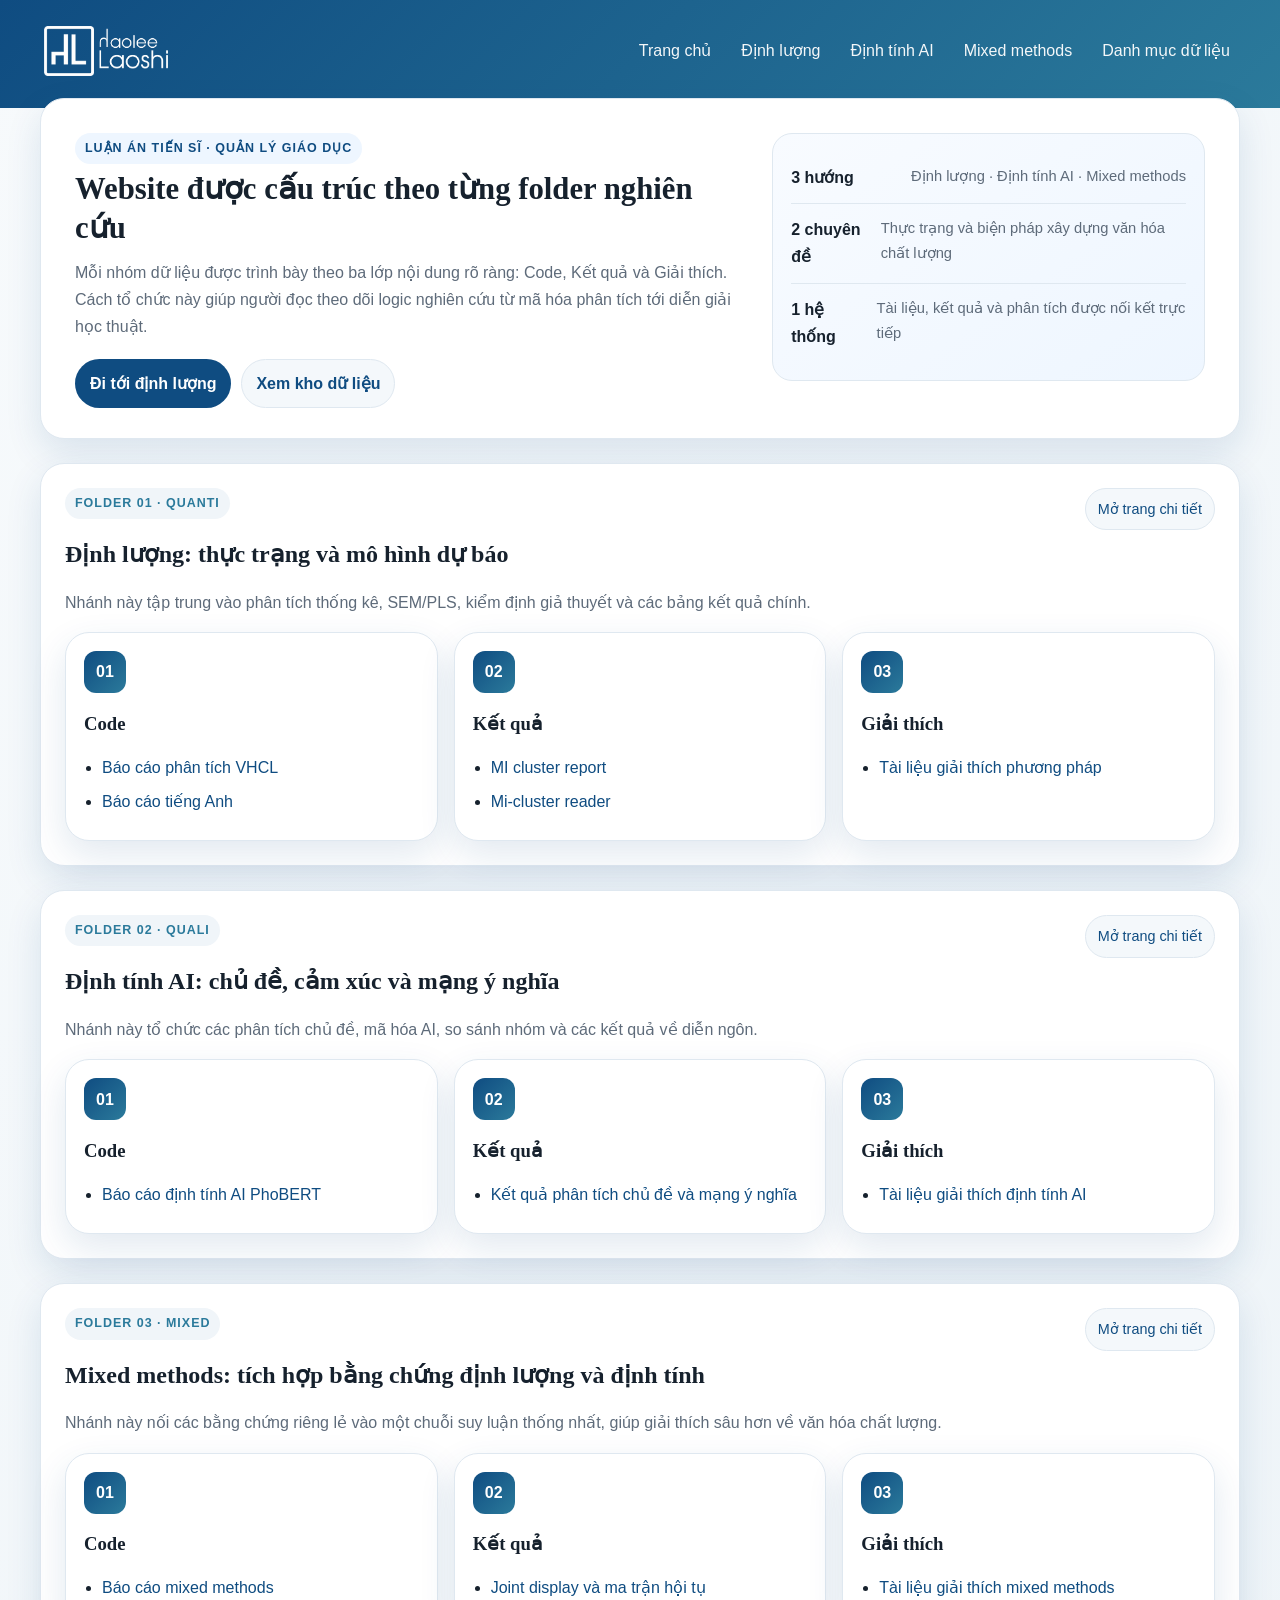
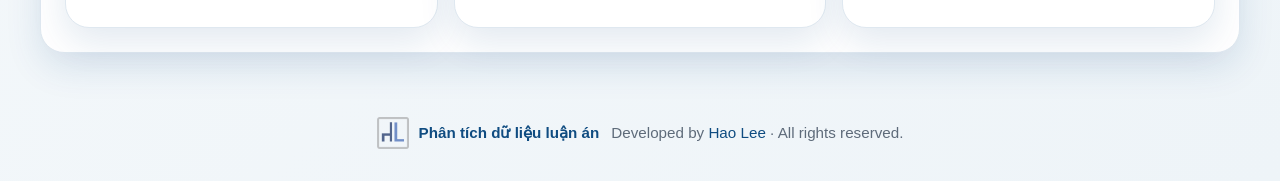
==== index.html @ d84a780c "first commit" ====
<!DOCTYPE html>
<html lang="vi">
<head>
  <meta charset="utf-8" />
  <meta name="viewport" content="width=device-width, initial-scale=1" />
  <title>Website luận án tiến sĩ - Quản lý giáo dục tại Việt Nam</title>
  <meta name="description" content="Website tổng hợp ba hướng phân tích cho luận án tiến sĩ: định lượng, định tính AI và mixed methods." />
  <link rel="stylesheet" href="styles.css" />
</head>
<body>
  <header>
    <nav>
      <div class="brand">
        <img class="brand-logo" src="img/logo00.png" alt="Logo nghiên cứu" />     
      </div>
      <div class="nav-links">
        <a href="index.html">Trang chủ</a>
        <a href="quanti.html">Định lượng</a>
        <a href="quali.html">Định tính AI</a>
        <a href="mixed.html">Mixed methods</a>
        <a href="inventory.html">Danh mục dữ liệu</a>
      </div>
    </nav>
  </header>

  <main>
    <section class="hero">
      <div>
        <span class="eyebrow">Luận án tiến sĩ · Quản lý giáo dục</span>
        <h1>Website được cấu trúc theo từng folder nghiên cứu</h1>
        <p>Mỗi nhóm dữ liệu được trình bày theo ba lớp nội dung rõ ràng: Code, Kết quả và Giải thích. Cách tổ chức này giúp người đọc theo dõi logic nghiên cứu từ mã hóa phân tích tới diễn giải học thuật.</p>
        <div class="hero-actions">
          <a class="btn btn-primary" href="#quanti">Đi tới định lượng</a>
          <a class="btn btn-secondary" href="inventory.html">Xem kho dữ liệu</a>
        </div>
      </div>
      <div class="hero-panel">
        <div class="stat"><strong>3 hướng</strong><span>Định lượng · Định tính AI · Mixed methods</span></div>
        <div class="stat"><strong>2 chuyên đề</strong><span>Thực trạng và biện pháp xây dựng văn hóa chất lượng</span></div>
        <div class="stat"><strong>1 hệ thống</strong><span>Tài liệu, kết quả và phân tích được nối kết trực tiếp</span></div>
      </div>
    </section>

    <section class="module-panel" id="quanti">
      <div class="module-head">
        <div>
          <span class="eyebrow dark">Folder 01 · Quanti</span>
          <h2>Định lượng: thực trạng và mô hình dự báo</h2>
          <p>Nhánh này tập trung vào phân tích thống kê, SEM/PLS, kiểm định giả thuyết và các bảng kết quả chính.</p>
        </div>
        <a class="chip" href="quanti.html">Mở trang chi tiết</a>
      </div>
      <div class="module-grid">
        <article class="info-card">
          <div class="icon">01</div>
          <h3>Code</h3>
          <ul>
            <li><a href="viewer.html?type=html&file=Quanti/Phan_Tich_VHCL.html">Báo cáo phân tích VHCL</a></li>
            <li><a href="viewer.html?type=html&file=Quanti/Quality_Culture_Analysis_EN.html">Báo cáo tiếng Anh</a></li>
          </ul>
        </article>
        <article class="info-card">
          <div class="icon">02</div>
          <h3>Kết quả</h3>
          <ul>
            <li><a href="viewer.html?type=html&file=Quanti/mi_cluster_report.html">MI cluster report</a></li>
            <li><a href="viewer.html?type=html&file=Quanti/mi_cluster_report_reader.html">Mi-cluster reader</a></li>
          </ul>
        </article>
        <article class="info-card">
          <div class="icon">03</div>
          <h3>Giải thích</h3>
          <ul>
            <li><a href="viewer.html?type=md&file=Quanti/Tai_Lieu_Giai_Thich/01_Giai_Thich_Phuong_Phap_Va_Phan_Tich.md">Tài liệu giải thích phương pháp</a></li>
          </ul>
        </article>
      </div>
    </section>

    <section class="module-panel" id="quali">
      <div class="module-head">
        <div>
          <span class="eyebrow dark">Folder 02 · Quali</span>
          <h2>Định tính AI: chủ đề, cảm xúc và mạng ý nghĩa</h2>
          <p>Nhánh này tổ chức các phân tích chủ đề, mã hóa AI, so sánh nhóm và các kết quả về diễn ngôn.</p>
        </div>
        <a class="chip" href="quali.html">Mở trang chi tiết</a>
      </div>
      <div class="module-grid">
        <article class="info-card">
          <div class="icon">01</div>
          <h3>Code</h3>
          <ul>
            <li><a href="viewer.html?type=html&file=Quali/Phan_Tich_Dinh_Tinh_AI_PhoBERT.html">Báo cáo định tính AI PhoBERT</a></li>
          </ul>
        </article>
        <article class="info-card">
          <div class="icon">02</div>
          <h3>Kết quả</h3>
          <ul>
            <li><a href="viewer.html?type=html&file=Quali/Phan_Tich_Dinh_Tinh_AI_PhoBERT.html">Kết quả phân tích chủ đề và mạng ý nghĩa</a></li>
          </ul>
        </article>
        <article class="info-card">
          <div class="icon">03</div>
          <h3>Giải thích</h3>
          <ul>
            <li><a href="viewer.html?type=md&file=Quali/Tai_Lieu_Giai_Thich/01_Giai_Thich_Phan_Tich_Dinh_Tinh_AI.md">Tài liệu giải thích định tính AI</a></li>
          </ul>
        </article>
      </div>
    </section>

    <section class="module-panel" id="mixed">
      <div class="module-head">
        <div>
          <span class="eyebrow dark">Folder 03 · Mixed</span>
          <h2>Mixed methods: tích hợp bằng chứng định lượng và định tính</h2>
          <p>Nhánh này nối các bằng chứng riêng lẻ vào một chuỗi suy luận thống nhất, giúp giải thích sâu hơn về văn hóa chất lượng.</p>
        </div>
        <a class="chip" href="mixed.html">Mở trang chi tiết</a>
      </div>
      <div class="module-grid">
        <article class="info-card">
          <div class="icon">01</div>
          <h3>Code</h3>
          <ul>
            <li><a href="viewer.html?type=html&file=Mixed/Phan_Tich_Hon_Hop_Mixed_Methods.html">Báo cáo mixed methods</a></li>
          </ul>
        </article>
        <article class="info-card">
          <div class="icon">02</div>
          <h3>Kết quả</h3>
          <ul>
            <li><a href="viewer.html?type=html&file=Mixed/Phan_Tich_Hon_Hop_Mixed_Methods.html">Joint display và ma trận hội tụ</a></li>
          </ul>
        </article>
        <article class="info-card">
          <div class="icon">03</div>
          <h3>Giải thích</h3>
          <ul>
            <li><a href="viewer.html?type=md&file=Mixed/Tai_Lieu_Giai_Thich/01_Giai_Thich_Phan_Tich_Hon_Hop.md">Tài liệu giải thích mixed methods</a></li>
          </ul>
        </article>
      </div>
    </section>
  </main>

  <footer>
    <div class="site-footer-brand">
      <img src="img/logo.png" alt="Logo" />
      <span>Phân tích dữ liệu luận án</span>
    </div>
    <div>Developed by <a href="https://haolaoshi.site/#" target="_blank" rel="noopener">Hao Lee</a> · All rights reserved.</div>
  </footer>
</body>
</html>
---- styles.css ----
:root {
  --bg: #f4f7fb;
  --surface: #ffffff;
  --surface-2: #eef4f8;
  --text: #16212d;
  --muted: #5e6b7a;
  --accent: #0f4c81;
  --accent-2: #2b7a9b;
  --accent-3: #7c93a8;
  --border: #dfe8f0;
  --shadow: 0 14px 36px rgba(15, 76, 129, 0.12);
}

* { box-sizing: border-box; }
html { scroll-behavior: smooth; }
body {
  margin: 0;
  min-height: 100vh;
  display: flex;
  flex-direction: column;
  font-family: "Segoe UI", "Noto Sans", "Arial Unicode MS", "Arial", sans-serif;
  color: var(--text);
  background: linear-gradient(135deg, #f7fafc 0%, #eef4f8 100%);
  line-height: 1.7;
}
a { color: var(--accent); text-decoration: none; }
a:hover { text-decoration: underline; }
header {
  background: linear-gradient(135deg, var(--accent) 0%, var(--accent-2) 100%);
  color: white;
  padding: 22px 24px 28px;
}
nav {
  max-width: 1200px;
  margin: 0 auto;
  display: flex;
  justify-content: space-between;
  align-items: center;
  gap: 16px;
  flex-wrap: wrap;
}
nav .brand {
  display: flex;
  align-items: center;
  gap: 10px;
  font-weight: 700;
  font-size: 1rem;
  letter-spacing: 0.14em;
  text-transform: uppercase;
}
.brand-logo { 
  height: 58px;
  object-fit: contain;  
  padding: 4px;
}
nav .nav-links { display: flex; gap: 10px; flex-wrap: wrap; }
nav .nav-links a {
  color: white;
  padding: 8px 10px;
  border-radius: 999px;
  opacity: 0.95;
}
nav .nav-links a:hover {
  background: rgba(255,255,255,0.16);
  text-decoration: none;
}
main {
  width: min(1200px, calc(100% - 32px));
  margin: -10px auto 0;
  padding: 0 0 56px;
  flex: 1;
}
.hero, .module-panel, .info-card, .panel {
  background: var(--surface);
  border: 1px solid var(--border);
  border-radius: 24px;
  box-shadow: var(--shadow);
}
.hero {
  padding: 34px 34px 30px;
  display: grid;
  grid-template-columns: 1.4fr 0.9fr;
  gap: 24px;
  align-items: start;
}
.hero h1, .module-panel h2, .info-card h3, .panel h2 {
  font-family: Georgia, "Times New Roman", serif;
  line-height: 1.25;
}
.hero h1 {
  font-size: clamp(1.7rem, 2.4vw, 2.4rem);
  margin: 6px 0 12px;
}
.hero p { color: var(--muted); margin: 0; }
.eyebrow {
  display: inline-block;
  padding: 5px 10px;
  border-radius: 999px;
  background: #eef6ff;
  color: var(--accent);
  font-size: 0.78rem;
  font-weight: 700;
  letter-spacing: 0.08em;
  text-transform: uppercase;
}
.eyebrow.dark { background: #f0f5f9; color: var(--accent-2); }
.hero-actions { display: flex; gap: 10px; flex-wrap: wrap; margin-top: 18px; }
.btn {
  display: inline-flex;
  align-items: center;
  justify-content: center;
  padding: 10px 14px;
  border-radius: 999px;
  font-weight: 600;
  border: 1px solid transparent;
}
.btn-primary { background: var(--accent); color: white; }
.btn-secondary { background: #f4f8fb; color: var(--accent); border-color: var(--border); }
.hero-panel {
  background: linear-gradient(145deg, #f8fbff 0%, #eef6ff 100%);
  border: 1px solid var(--border);
  border-radius: 20px;
  padding: 18px;
}
.hero-panel .stat {
  display: flex;
  justify-content: space-between;
  gap: 10px;
  padding: 12px 0;
  border-bottom: 1px solid var(--border);
}
.hero-panel .stat:last-child { border-bottom: none; }
.hero-panel strong { font-size: 1rem; }
.hero-panel span { color: var(--muted); font-size: 0.92rem; }
.module-panel { padding: 24px; margin-top: 24px; }
.module-head {
  display: flex;
  justify-content: space-between;
  align-items: start;
  gap: 12px;
  margin-bottom: 16px;
}
.module-head p { margin: 6px 0 0; color: var(--muted); }
.chip {
  display: inline-flex;
  align-items: center;
  padding: 8px 12px;
  background: #f4f8fb;
  border: 1px solid var(--border);
  border-radius: 999px;
  color: var(--accent);
  font-size: 0.9rem;
  white-space: nowrap;
}
.module-grid {
  display: grid;
  grid-template-columns: repeat(3, minmax(0, 1fr));
  gap: 16px;
}
.info-card { padding: 18px; }
.info-card .icon {
  width: 42px;
  height: 42px;
  border-radius: 12px;
  display: grid;
  place-items: center;
  background: linear-gradient(135deg, var(--accent) 0%, var(--accent-2) 100%);
  color: white;
  font-weight: 700;
  margin-bottom: 10px;
}
.info-card ul { padding-left: 18px; margin: 0; }
.info-card li { margin-bottom: 7px; }
.section { margin-top: 24px; }
.panel { padding: 24px; }
.file-list {
  display: grid;
  grid-template-columns: repeat(2, minmax(0, 1fr));
  gap: 12px;
}
.file-list .item {
  background: var(--surface-2);
  border: 1px solid var(--border);
  border-radius: 16px;
  padding: 12px 14px;
  font-size: 0.95rem;
  word-break: break-word;
}
footer {
  max-width: 1200px;
  margin: 0 auto;
  display: flex;
  justify-content: space-between;
  align-items: center;
  flex-wrap: wrap;
  gap: 12px;
  color: var(--muted);
  padding: 8px 16px 32px;
  font-size: 0.95rem;
}
.site-footer-brand {
  display: flex;
  align-items: center;
  gap: 10px;
  font-weight: 600;
  color: var(--accent);
}
.site-footer-brand img {
  width: 32px;
  height: 32px;
  object-fit: contain;
}
@media (max-width: 900px) {
  .hero, .module-grid, .file-list { grid-template-columns: 1fr; }
  .hero { padding: 24px; }
  .module-head { flex-direction: column; }
  header { padding: 18px 16px 24px; }
  main { width: min(100%, calc(100% - 20px)); }
  footer { justify-content: center; text-align: center; }
}
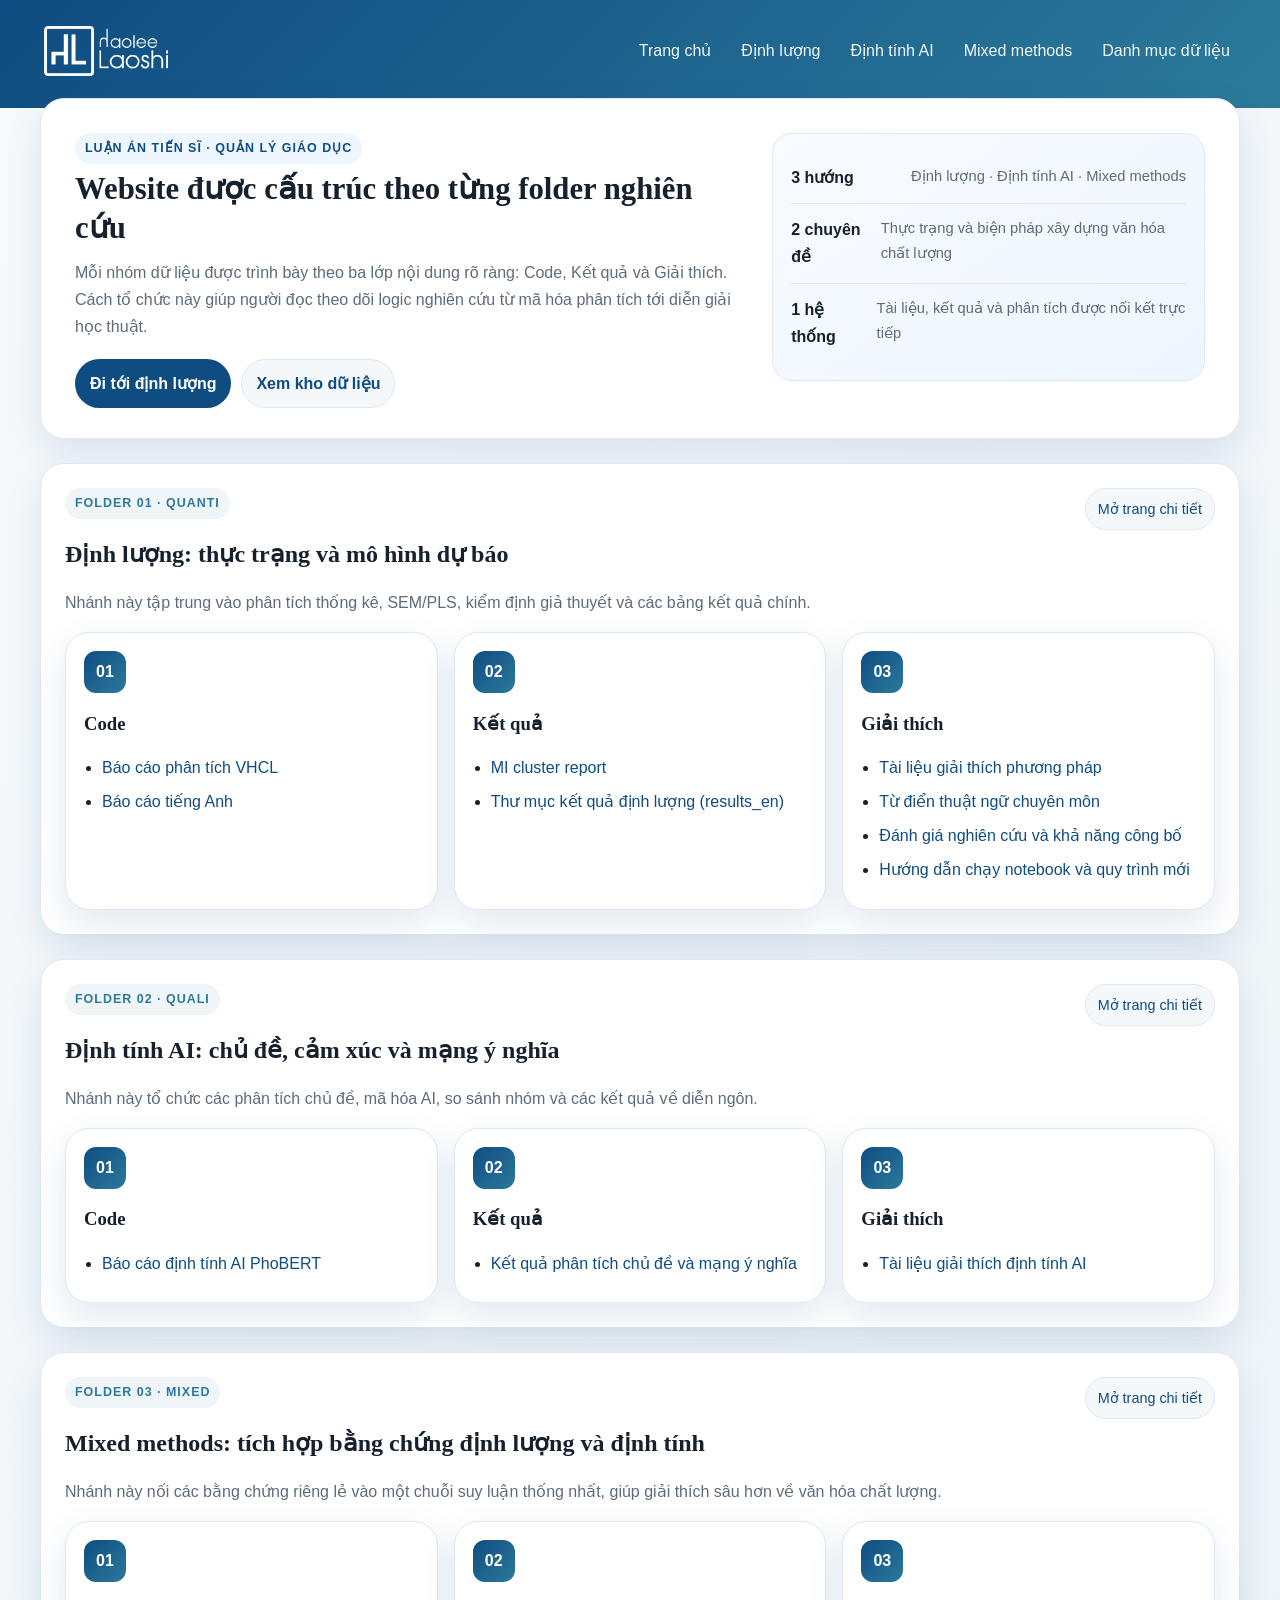
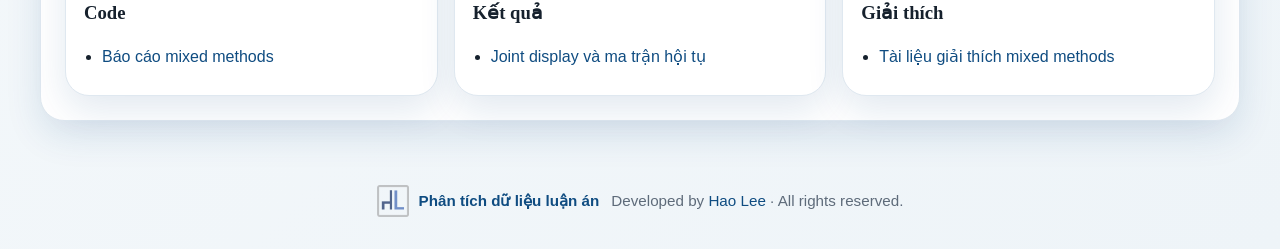
==== commit 39ec68dc: "up" ====
--- a/index.html
+++ b/index.html
@@ -63,8 +63,8 @@
           <div class="icon">02</div>
           <h3>Kết quả</h3>
           <ul>
-            <li><a href="viewer.html?type=html&file=Quanti/mi_cluster_report.html">MI cluster report</a></li>
-            <li><a href="viewer.html?type=html&file=Quanti/mi_cluster_report_reader.html">Mi-cluster reader</a></li>
+            <li><a href="viewer.html?type=html&file=Quanti/mi_cluster.html">MI cluster report</a></li>
+            <li><a href="Quanti/results_en/">Thư mục kết quả định lượng (results_en)</a></li>
           </ul>
         </article>
         <article class="info-card">
@@ -72,6 +72,9 @@
           <h3>Giải thích</h3>
           <ul>
             <li><a href="viewer.html?type=md&file=Quanti/Tai_Lieu_Giai_Thich/01_Giai_Thich_Phuong_Phap_Va_Phan_Tich.md">Tài liệu giải thích phương pháp</a></li>
+            <li><a href="viewer.html?type=md&file=Quanti/Tai_Lieu_Giai_Thich/02_Tu_Dien_Thuat_Ngu_Chuyen_Mon.md">Từ điển thuật ngữ chuyên môn</a></li>
+            <li><a href="viewer.html?type=md&file=Quanti/Tai_Lieu_Giai_Thich/03_Danh_Gia_Nghien_Cuu_Va_Kha_Nang_Cong_Bo_Q1_Q2.md">Đánh giá nghiên cứu và khả năng công bố</a></li>
+            <li><a href="viewer.html?type=md&file=Quanti/Tai_Lieu_Giai_Thich/04_Huong_Dan_Chay_Notebook_Va_Quy_Trinh_Moi.md">Hướng dẫn chạy notebook và quy trình mới</a></li>
           </ul>
         </article>
       </div>
@@ -154,4 +157,4 @@
     <div>Developed by <a href="https://haolaoshi.site/#" target="_blank" rel="noopener">Hao Lee</a> · All rights reserved.</div>
   </footer>
 </body>
-</html>
+</html>
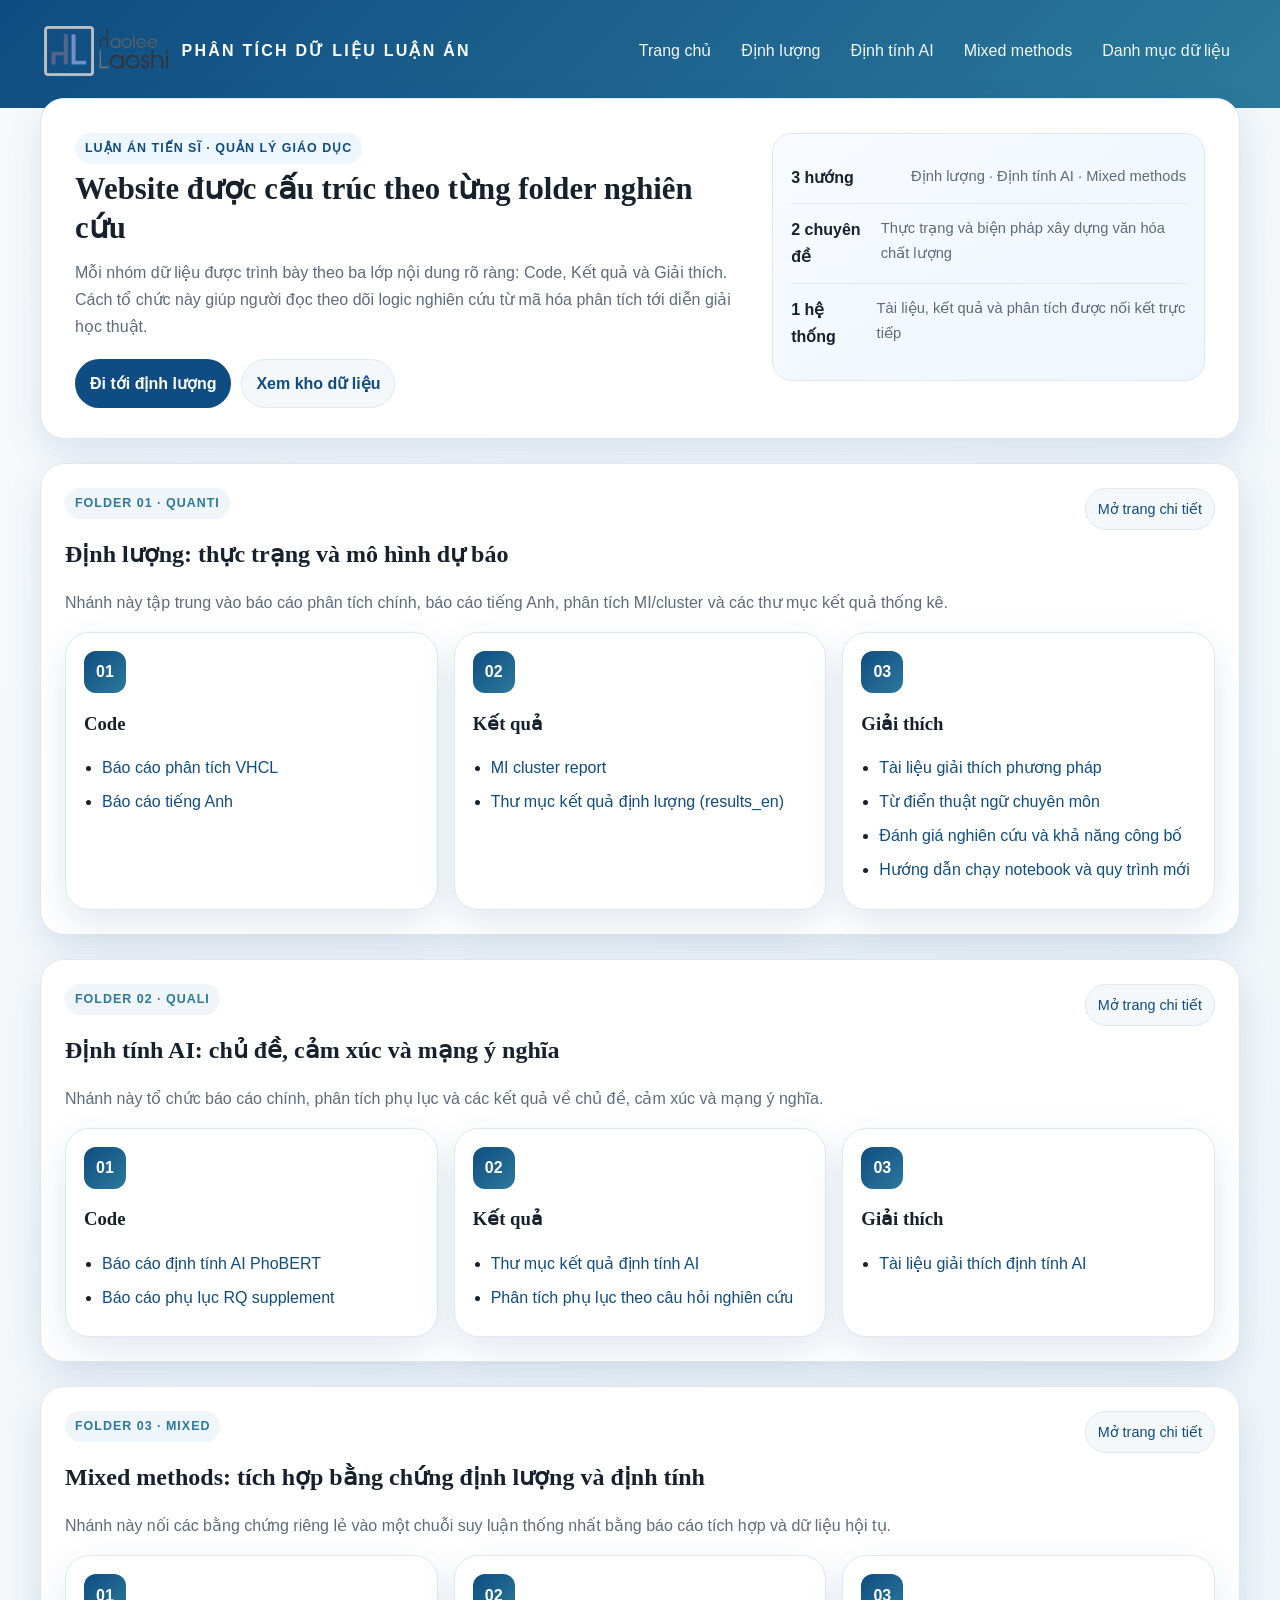
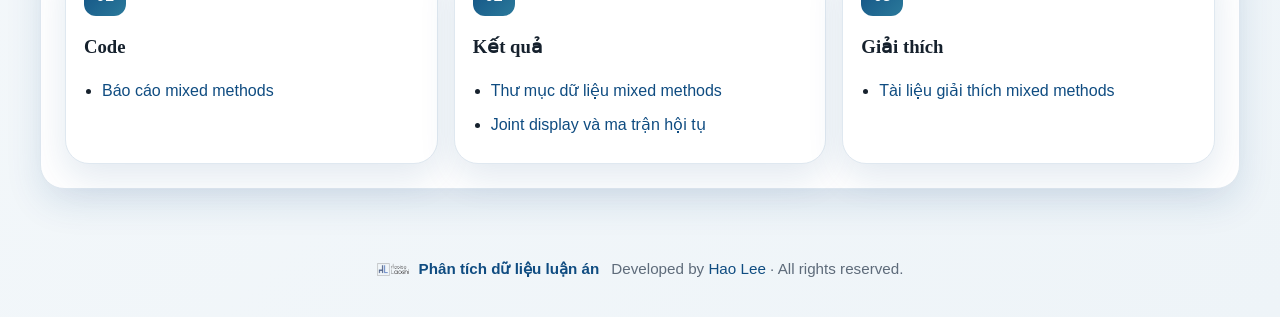
==== commit 6770cc18: "ud" ====
--- a/index.html
+++ b/index.html
@@ -11,7 +11,8 @@
   <header>
     <nav>
       <div class="brand">
-        <img class="brand-logo" src="img/logo00.png" alt="Logo nghiên cứu" />     
+        <img class="brand-logo" src="img/logo01.png" alt="Logo nghiên cứu" />
+        <span>Phân tích dữ liệu luận án</span>
       </div>
       <div class="nav-links">
         <a href="index.html">Trang chủ</a>
@@ -46,7 +47,7 @@
         <div>
           <span class="eyebrow dark">Folder 01 · Quanti</span>
           <h2>Định lượng: thực trạng và mô hình dự báo</h2>
-          <p>Nhánh này tập trung vào phân tích thống kê, SEM/PLS, kiểm định giả thuyết và các bảng kết quả chính.</p>
+          <p>Nhánh này tập trung vào báo cáo phân tích chính, báo cáo tiếng Anh, phân tích MI/cluster và các thư mục kết quả thống kê.</p>
         </div>
         <a class="chip" href="quanti.html">Mở trang chi tiết</a>
       </div>
@@ -63,7 +64,7 @@
           <div class="icon">02</div>
           <h3>Kết quả</h3>
           <ul>
-            <li><a href="viewer.html?type=html&file=Quanti/mi_cluster.html">MI cluster report</a></li>
+            <li><a href="viewer.html?type=html&file=Quanti/mi_cluster_executed.html">MI cluster report</a></li>
             <li><a href="Quanti/results_en/">Thư mục kết quả định lượng (results_en)</a></li>
           </ul>
         </article>
@@ -85,7 +86,7 @@
         <div>
           <span class="eyebrow dark">Folder 02 · Quali</span>
           <h2>Định tính AI: chủ đề, cảm xúc và mạng ý nghĩa</h2>
-          <p>Nhánh này tổ chức các phân tích chủ đề, mã hóa AI, so sánh nhóm và các kết quả về diễn ngôn.</p>
+          <p>Nhánh này tổ chức báo cáo chính, phân tích phụ lục và các kết quả về chủ đề, cảm xúc và mạng ý nghĩa.</p>
         </div>
         <a class="chip" href="quali.html">Mở trang chi tiết</a>
       </div>
@@ -95,13 +96,15 @@
           <h3>Code</h3>
           <ul>
             <li><a href="viewer.html?type=html&file=Quali/Phan_Tich_Dinh_Tinh_AI_PhoBERT.html">Báo cáo định tính AI PhoBERT</a></li>
+            <li><a href="viewer.html?type=html&file=Quali/rq_supplement.html">Báo cáo phụ lục RQ supplement</a></li>
           </ul>
         </article>
         <article class="info-card">
           <div class="icon">02</div>
           <h3>Kết quả</h3>
           <ul>
-            <li><a href="viewer.html?type=html&file=Quali/Phan_Tich_Dinh_Tinh_AI_PhoBERT.html">Kết quả phân tích chủ đề và mạng ý nghĩa</a></li>
+            <li><a href="Quali/ket_qua_ai/">Thư mục kết quả định tính AI</a></li>
+            <li><a href="viewer.html?type=html&file=Quali/rq_supplement.html">Phân tích phụ lục theo câu hỏi nghiên cứu</a></li>
           </ul>
         </article>
         <article class="info-card">
@@ -119,7 +122,7 @@
         <div>
           <span class="eyebrow dark">Folder 03 · Mixed</span>
           <h2>Mixed methods: tích hợp bằng chứng định lượng và định tính</h2>
-          <p>Nhánh này nối các bằng chứng riêng lẻ vào một chuỗi suy luận thống nhất, giúp giải thích sâu hơn về văn hóa chất lượng.</p>
+          <p>Nhánh này nối các bằng chứng riêng lẻ vào một chuỗi suy luận thống nhất bằng báo cáo tích hợp và dữ liệu hội tụ.</p>
         </div>
         <a class="chip" href="mixed.html">Mở trang chi tiết</a>
       </div>
@@ -135,6 +138,7 @@
           <div class="icon">02</div>
           <h3>Kết quả</h3>
           <ul>
+            <li><a href="Mixed/ket_qua_mixed/">Thư mục dữ liệu mixed methods</a></li>
             <li><a href="viewer.html?type=html&file=Mixed/Phan_Tich_Hon_Hop_Mixed_Methods.html">Joint display và ma trận hội tụ</a></li>
           </ul>
         </article>
@@ -151,7 +155,7 @@
 
   <footer>
     <div class="site-footer-brand">
-      <img src="img/logo.png" alt="Logo" />
+      <img src="img/logo01.png" alt="Logo" />
       <span>Phân tích dữ liệu luận án</span>
     </div>
     <div>Developed by <a href="https://haolaoshi.site/#" target="_blank" rel="noopener">Hao Lee</a> · All rights reserved.</div>
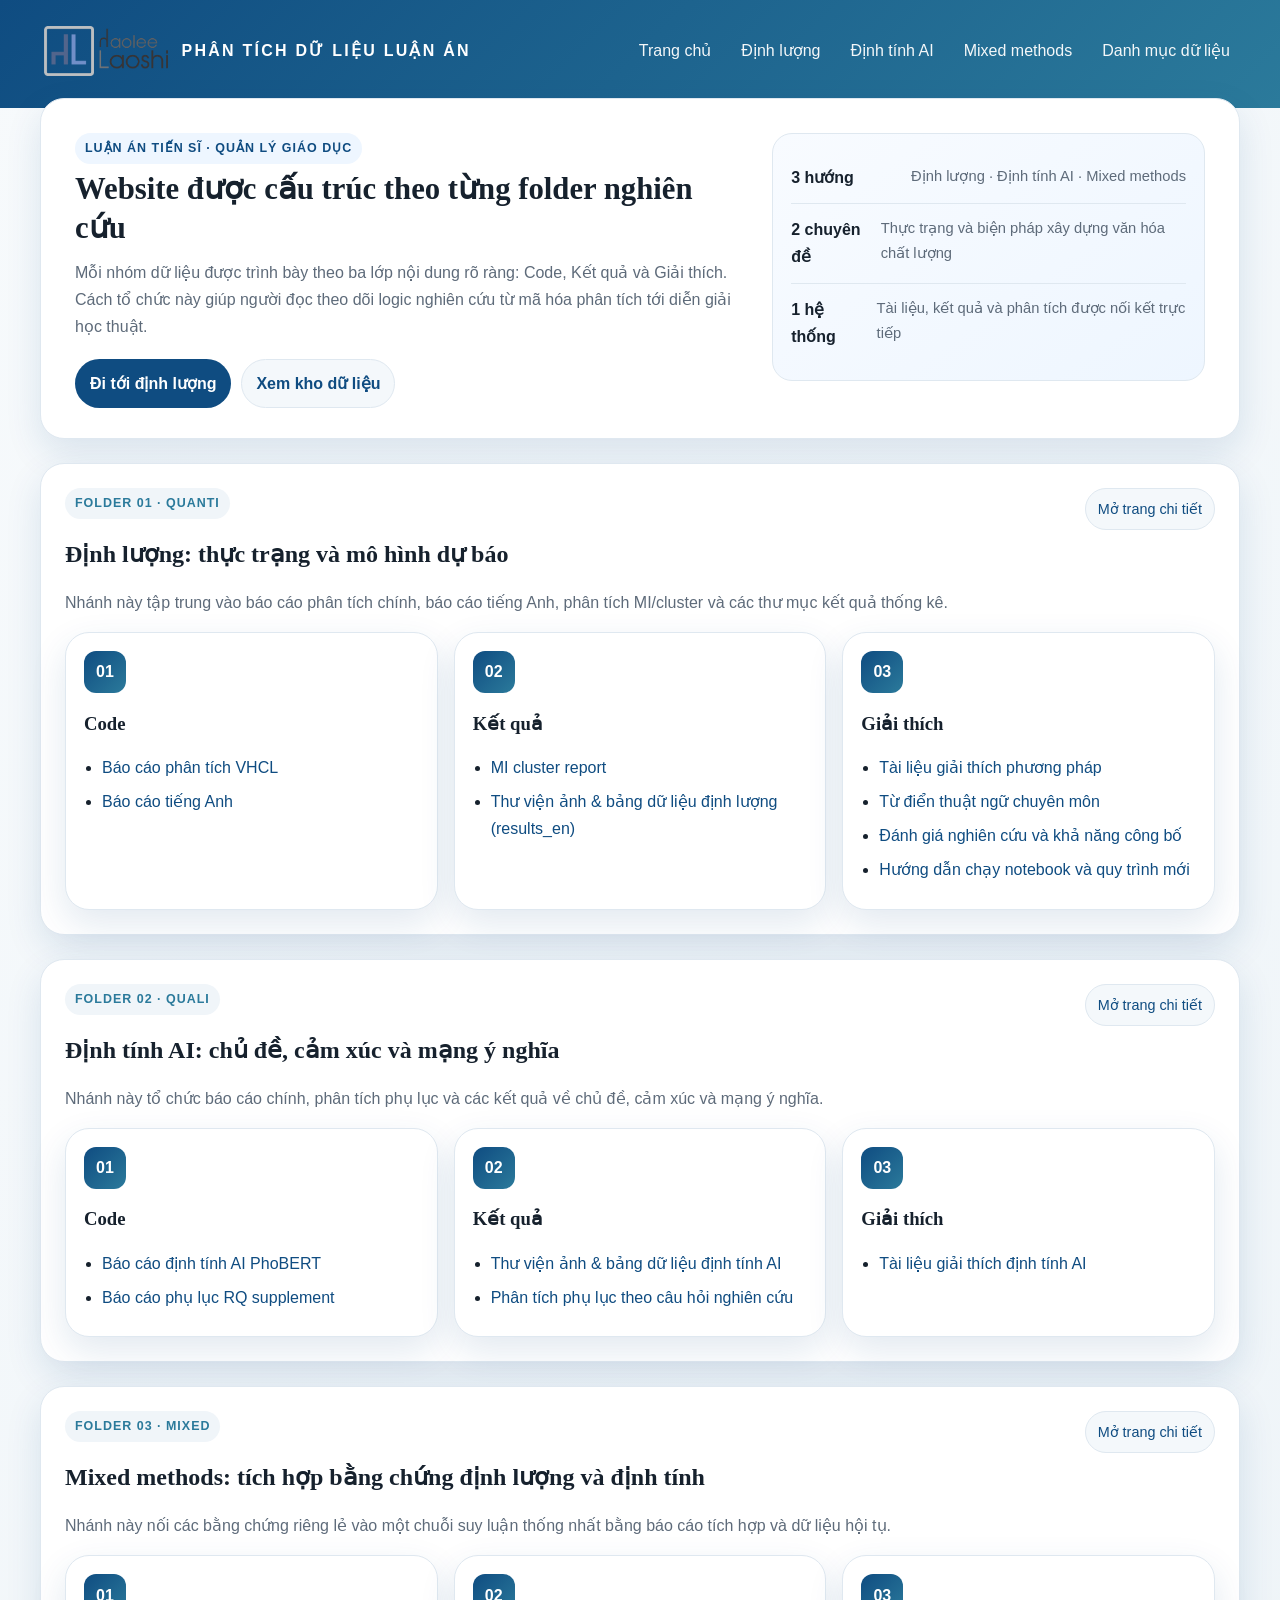
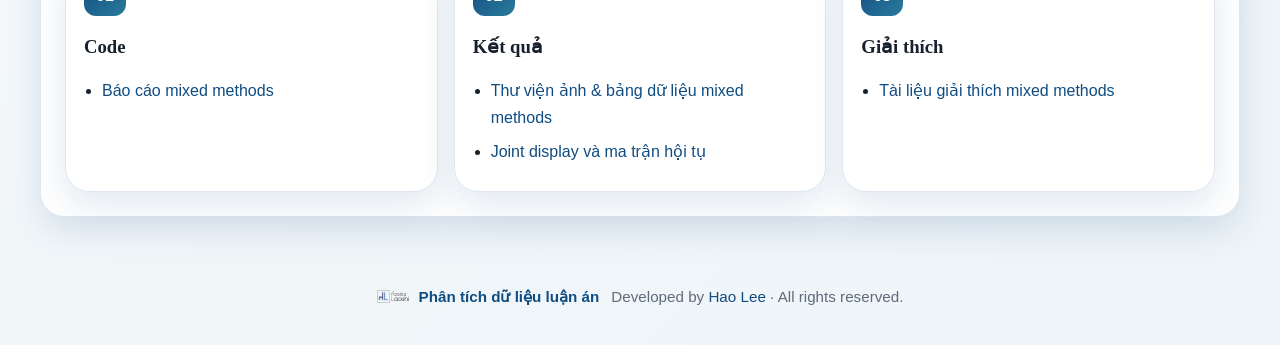
==== commit 60ca48e8: "af" ====
--- a/index.html
+++ b/index.html
@@ -65,7 +65,7 @@
           <h3>Kết quả</h3>
           <ul>
             <li><a href="viewer.html?type=html&file=Quanti/mi_cluster_executed.html">MI cluster report</a></li>
-            <li><a href="Quanti/results_en/">Thư mục kết quả định lượng (results_en)</a></li>
+            <li><a href="quanti.html#quanti-explorer">Thư viện ảnh & bảng dữ liệu định lượng (results_en)</a></li>
           </ul>
         </article>
         <article class="info-card">
@@ -103,7 +103,7 @@
           <div class="icon">02</div>
           <h3>Kết quả</h3>
           <ul>
-            <li><a href="Quali/ket_qua_ai/">Thư mục kết quả định tính AI</a></li>
+            <li><a href="quali.html#quali-explorer">Thư viện ảnh & bảng dữ liệu định tính AI</a></li>
             <li><a href="viewer.html?type=html&file=Quali/rq_supplement.html">Phân tích phụ lục theo câu hỏi nghiên cứu</a></li>
           </ul>
         </article>
@@ -138,7 +138,7 @@
           <div class="icon">02</div>
           <h3>Kết quả</h3>
           <ul>
-            <li><a href="Mixed/ket_qua_mixed/">Thư mục dữ liệu mixed methods</a></li>
+            <li><a href="mixed.html#mixed-explorer">Thư viện ảnh & bảng dữ liệu mixed methods</a></li>
             <li><a href="viewer.html?type=html&file=Mixed/Phan_Tich_Hon_Hop_Mixed_Methods.html">Joint display và ma trận hội tụ</a></li>
           </ul>
         </article>
--- a/styles.css
+++ b/styles.css
@@ -186,6 +186,47 @@
   font-size: 0.95rem;
   word-break: break-word;
 }
+.asset-grid {
+  display: grid;
+  grid-template-columns: repeat(2, minmax(0, 1fr));
+  gap: 16px;
+  margin-top: 16px;
+}
+.asset-card {
+  background: var(--surface-2);
+  border: 1px solid var(--border);
+  border-radius: 18px;
+  padding: 14px;
+}
+.asset-card img {
+  width: 100%;
+  max-height: 240px;
+  object-fit: contain;
+  border-radius: 12px;
+  background: white;
+  border: 1px solid var(--border);
+  margin-bottom: 10px;
+}
+.asset-list {
+  display: flex;
+  flex-direction: column;
+  gap: 8px;
+}
+.asset-link {
+  display: inline-flex;
+  justify-content: space-between;
+  align-items: center;
+  padding: 8px 10px;
+  border: 1px solid var(--border);
+  border-radius: 10px;
+  background: white;
+  color: var(--accent);
+  text-decoration: none;
+}
+.asset-link:hover {
+  text-decoration: none;
+  background: #f4f8fb;
+}
 footer {
   max-width: 1200px;
   margin: 0 auto;
@@ -211,10 +252,140 @@
   object-fit: contain;
 }
 @media (max-width: 900px) {
-  .hero, .module-grid, .file-list { grid-template-columns: 1fr; }
+  .hero, .module-grid, .file-list, .asset-grid { grid-template-columns: 1fr; }
   .hero { padding: 24px; }
   .module-head { flex-direction: column; }
   header { padding: 18px 16px 24px; }
   main { width: min(100%, calc(100% - 20px)); }
   footer { justify-content: center; text-align: center; }
 }
+
+/* Asset explorer (image gallery + CSV/JSON cards) */
+.explorer-search { margin: 4px 0 22px; }
+.explorer-search input {
+  width: 100%;
+  padding: 12px 18px;
+  border-radius: 999px;
+  border: 1px solid var(--border);
+  background: var(--surface-2);
+  font-size: 0.95rem;
+  color: var(--text);
+}
+.explorer-search input:focus { outline: 2px solid var(--accent-2); outline-offset: 1px; }
+.explorer-group { margin-top: 30px; }
+.explorer-group:first-of-type { margin-top: 0; }
+.explorer-group-head {
+  display: flex;
+  justify-content: space-between;
+  align-items: center;
+  gap: 10px;
+  margin-bottom: 12px;
+  flex-wrap: wrap;
+}
+.explorer-group-head h3 {
+  margin: 0;
+  font-family: Georgia, "Times New Roman", serif;
+  color: var(--accent);
+}
+.explorer-group-empty { color: var(--muted); font-size: 0.9rem; padding: 10px 0 20px; }
+.gallery-grid {
+  display: grid;
+  grid-template-columns: repeat(auto-fill, minmax(180px, 1fr));
+  gap: 14px;
+  margin-bottom: 16px;
+}
+.gallery-card {
+  margin: 0;
+  padding: 8px;
+  background: var(--surface-2);
+  border: 1px solid var(--border);
+  border-radius: 14px;
+  cursor: zoom-in;
+  transition: transform 0.15s ease, box-shadow 0.15s ease;
+}
+.gallery-card:hover { transform: translateY(-3px); box-shadow: var(--shadow); }
+.gallery-card img {
+  width: 100%;
+  height: 120px;
+  object-fit: cover;
+  border-radius: 10px;
+  background: white;
+  border: 1px solid var(--border);
+  display: block;
+}
+.gallery-card figcaption {
+  font-size: 0.8rem;
+  color: var(--muted);
+  margin-top: 7px;
+  text-align: center;
+  white-space: nowrap;
+  overflow: hidden;
+  text-overflow: ellipsis;
+}
+.data-grid {
+  display: grid;
+  grid-template-columns: repeat(auto-fill, minmax(230px, 1fr));
+  gap: 10px;
+}
+.data-card {
+  display: flex;
+  align-items: center;
+  gap: 10px;
+  padding: 10px 12px;
+  background: white;
+  border: 1px solid var(--border);
+  border-radius: 12px;
+  color: var(--text);
+  text-decoration: none;
+}
+.data-card:hover { border-color: var(--accent-2); text-decoration: none; background: #f4f8fb; }
+.data-icon { font-size: 1.3rem; line-height: 1; }
+.data-meta { display: flex; flex-direction: column; gap: 2px; overflow: hidden; min-width: 0; }
+.data-meta strong { font-size: 0.88rem; white-space: nowrap; overflow: hidden; text-overflow: ellipsis; }
+.data-meta small { color: var(--muted); font-size: 0.74rem; white-space: nowrap; overflow: hidden; text-overflow: ellipsis; }
+.data-badge {
+  margin-left: auto;
+  font-size: 0.66rem;
+  font-weight: 700;
+  padding: 2px 8px;
+  border-radius: 999px;
+  background: #eef6ff;
+  color: var(--accent);
+  white-space: nowrap;
+}
+
+/* Lightbox for gallery images */
+.lightbox {
+  position: fixed;
+  inset: 0;
+  background: rgba(10, 20, 30, 0.88);
+  display: none;
+  align-items: center;
+  justify-content: center;
+  z-index: 1000;
+  padding: 40px;
+}
+.lightbox.open { display: flex; }
+.lightbox figure { margin: 0; max-width: min(90vw, 1100px); text-align: center; }
+.lightbox img { max-width: 100%; max-height: 78vh; border-radius: 10px; background: white; }
+.lightbox figcaption { color: #eef6ff; margin-top: 12px; font-size: 0.9rem; }
+.lightbox-close, .lightbox-prev, .lightbox-next {
+  position: absolute;
+  background: rgba(255,255,255,0.12);
+  color: white;
+  border: none;
+  border-radius: 999px;
+  width: 44px;
+  height: 44px;
+  font-size: 1.3rem;
+  cursor: pointer;
+}
+.lightbox-close:hover, .lightbox-prev:hover, .lightbox-next:hover { background: rgba(255,255,255,0.25); }
+.lightbox-close { top: 24px; right: 24px; }
+.lightbox-prev { left: 24px; top: 50%; transform: translateY(-50%); }
+.lightbox-next { right: 24px; top: 50%; transform: translateY(-50%); }
+@media (max-width: 640px) {
+  .lightbox { padding: 16px; }
+  .lightbox-prev, .lightbox-next { width: 36px; height: 36px; }
+  .lightbox-close { width: 36px; height: 36px; top: 12px; right: 12px; }
+}
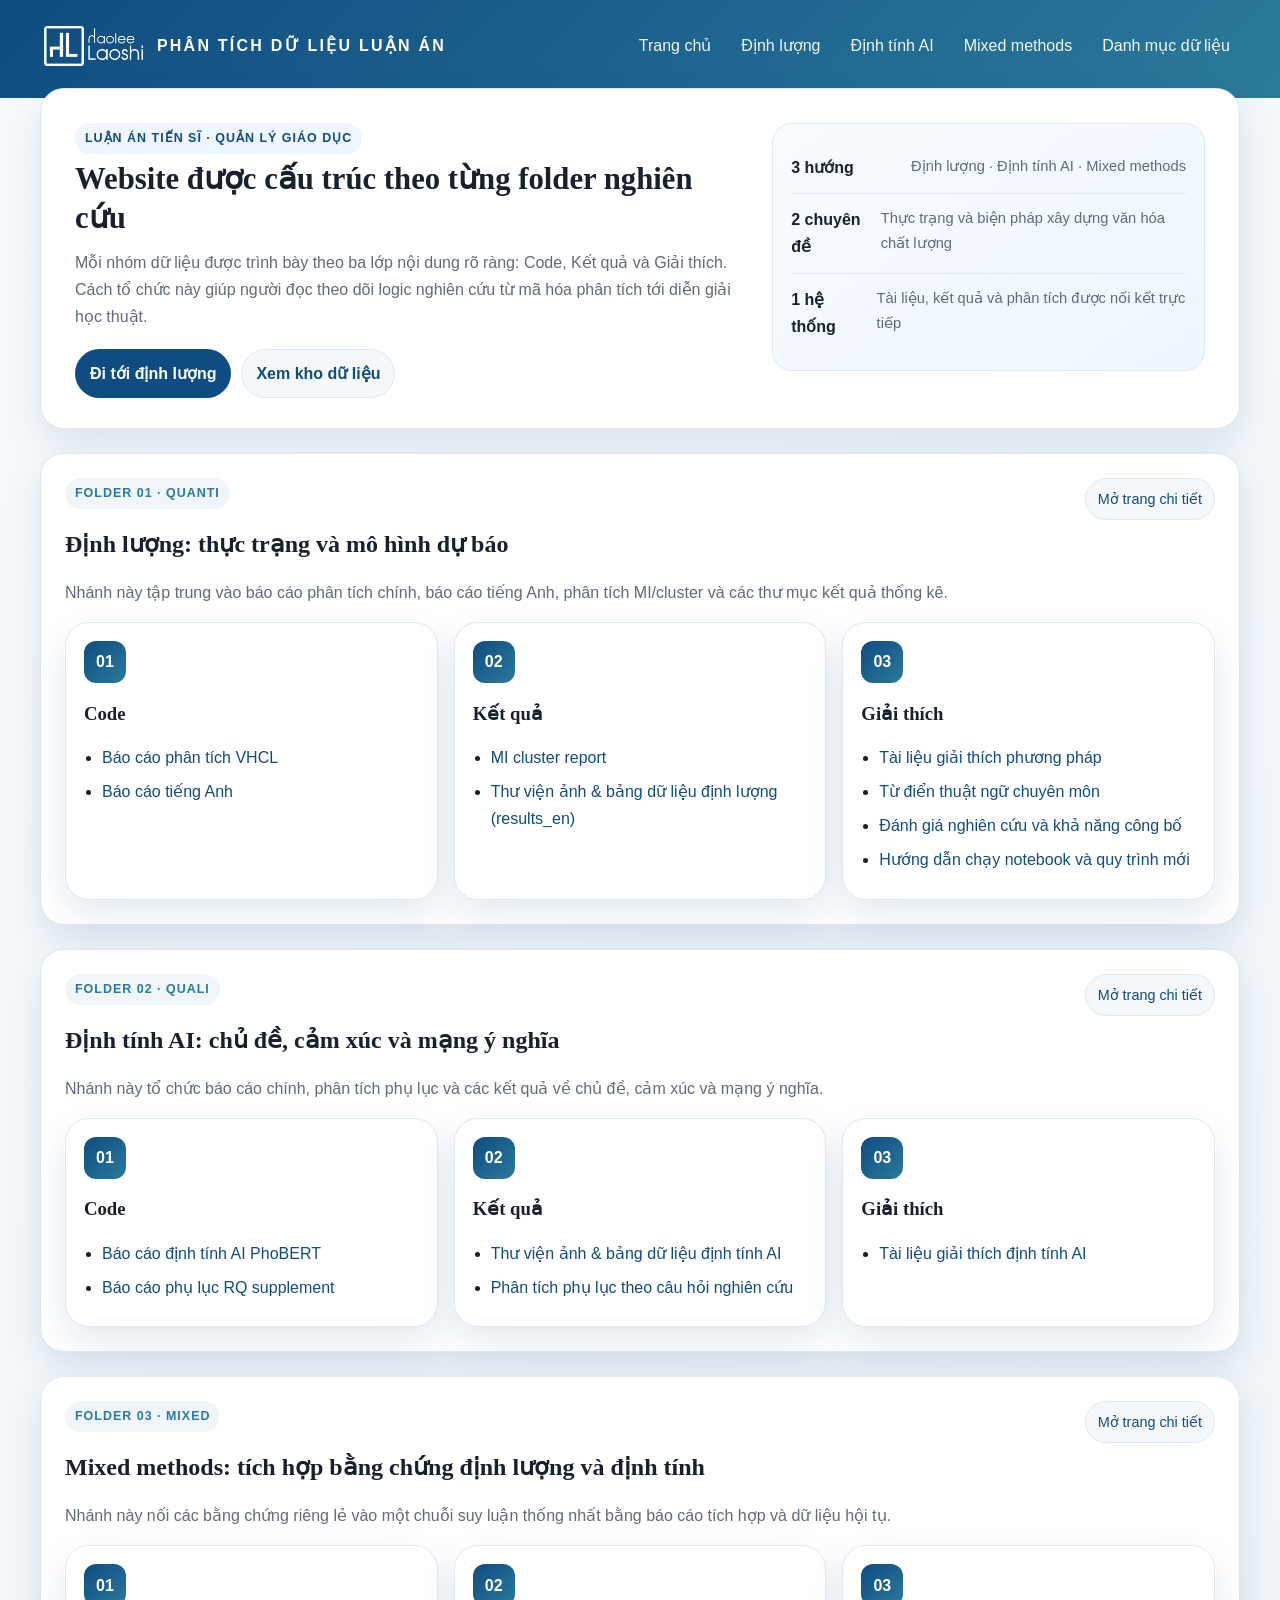
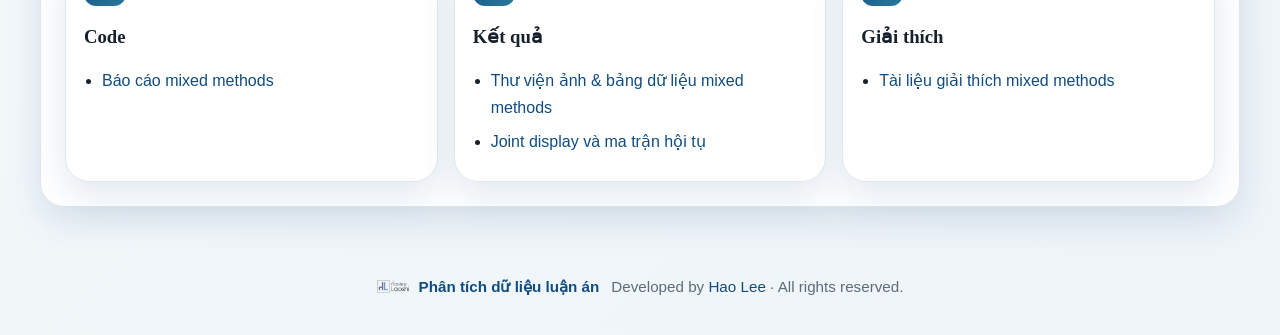
==== commit 4f1f96cb: "aaa" ====
--- a/index.html
+++ b/index.html
@@ -11,7 +11,7 @@
   <header>
     <nav>
       <div class="brand">
-        <img class="brand-logo" src="img/logo01.png" alt="Logo nghiên cứu" />
+        <img class="brand-logo" src="img/logo00.png" alt="Logo nghiên cứu" />
         <span>Phân tích dữ liệu luận án</span>
       </div>
       <div class="nav-links">
--- a/styles.css
+++ b/styles.css
@@ -49,7 +49,7 @@
   text-transform: uppercase;
 }
 .brand-logo { 
-  height: 58px;
+  height: 48px;
   object-fit: contain;  
   padding: 4px;
 }
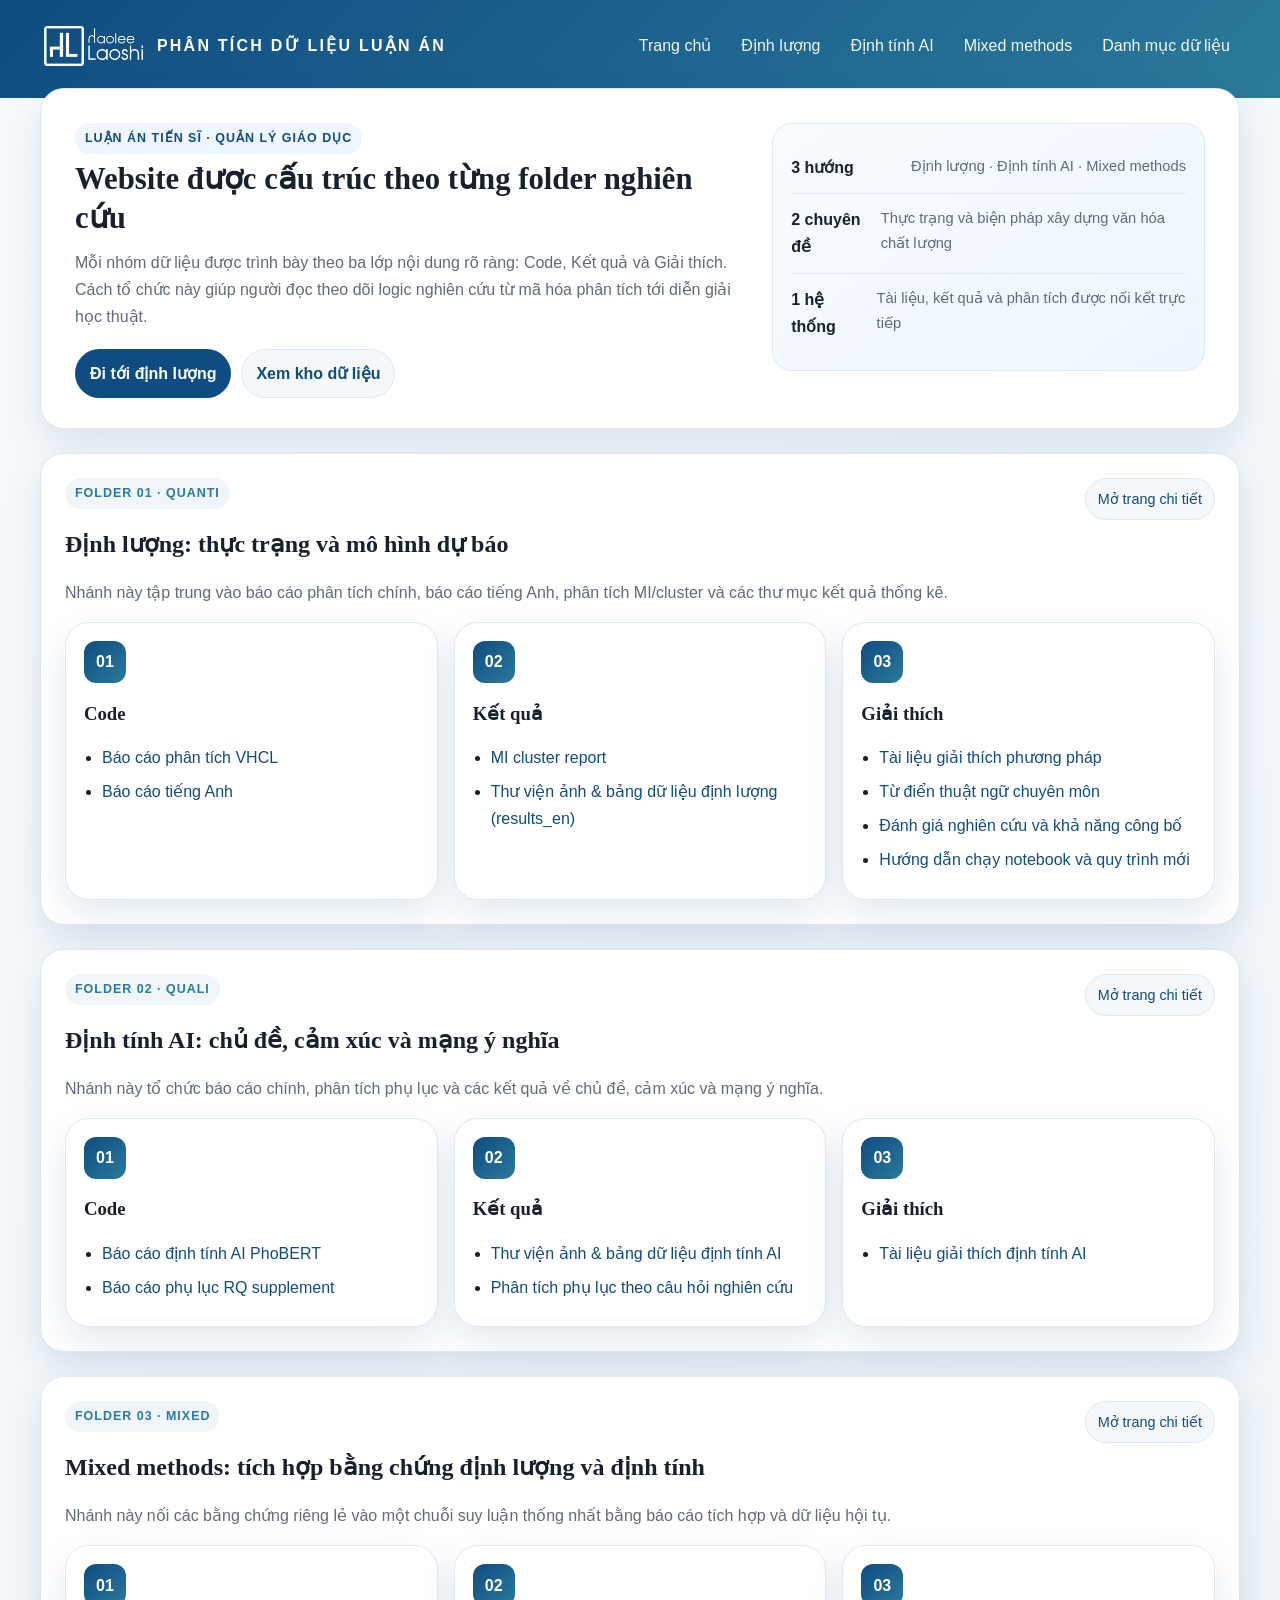
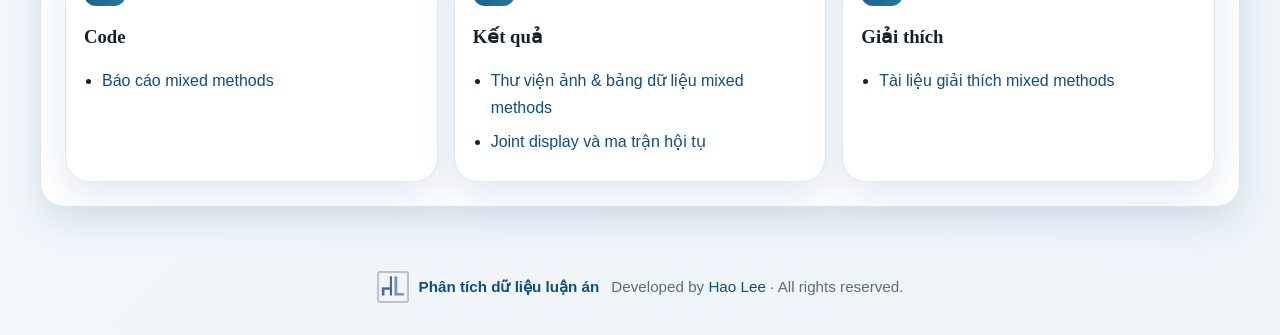
==== commit c02f1f3c: "Update footer logo image source in multiple HTML files" ====
--- a/index.html
+++ b/index.html
@@ -155,7 +155,7 @@
 
   <footer>
     <div class="site-footer-brand">
-      <img src="img/logo01.png" alt="Logo" />
+      <img src="img/logo.png" alt="Logo" />
       <span>Phân tích dữ liệu luận án</span>
     </div>
     <div>Developed by <a href="https://haolaoshi.site/#" target="_blank" rel="noopener">Hao Lee</a> · All rights reserved.</div>
